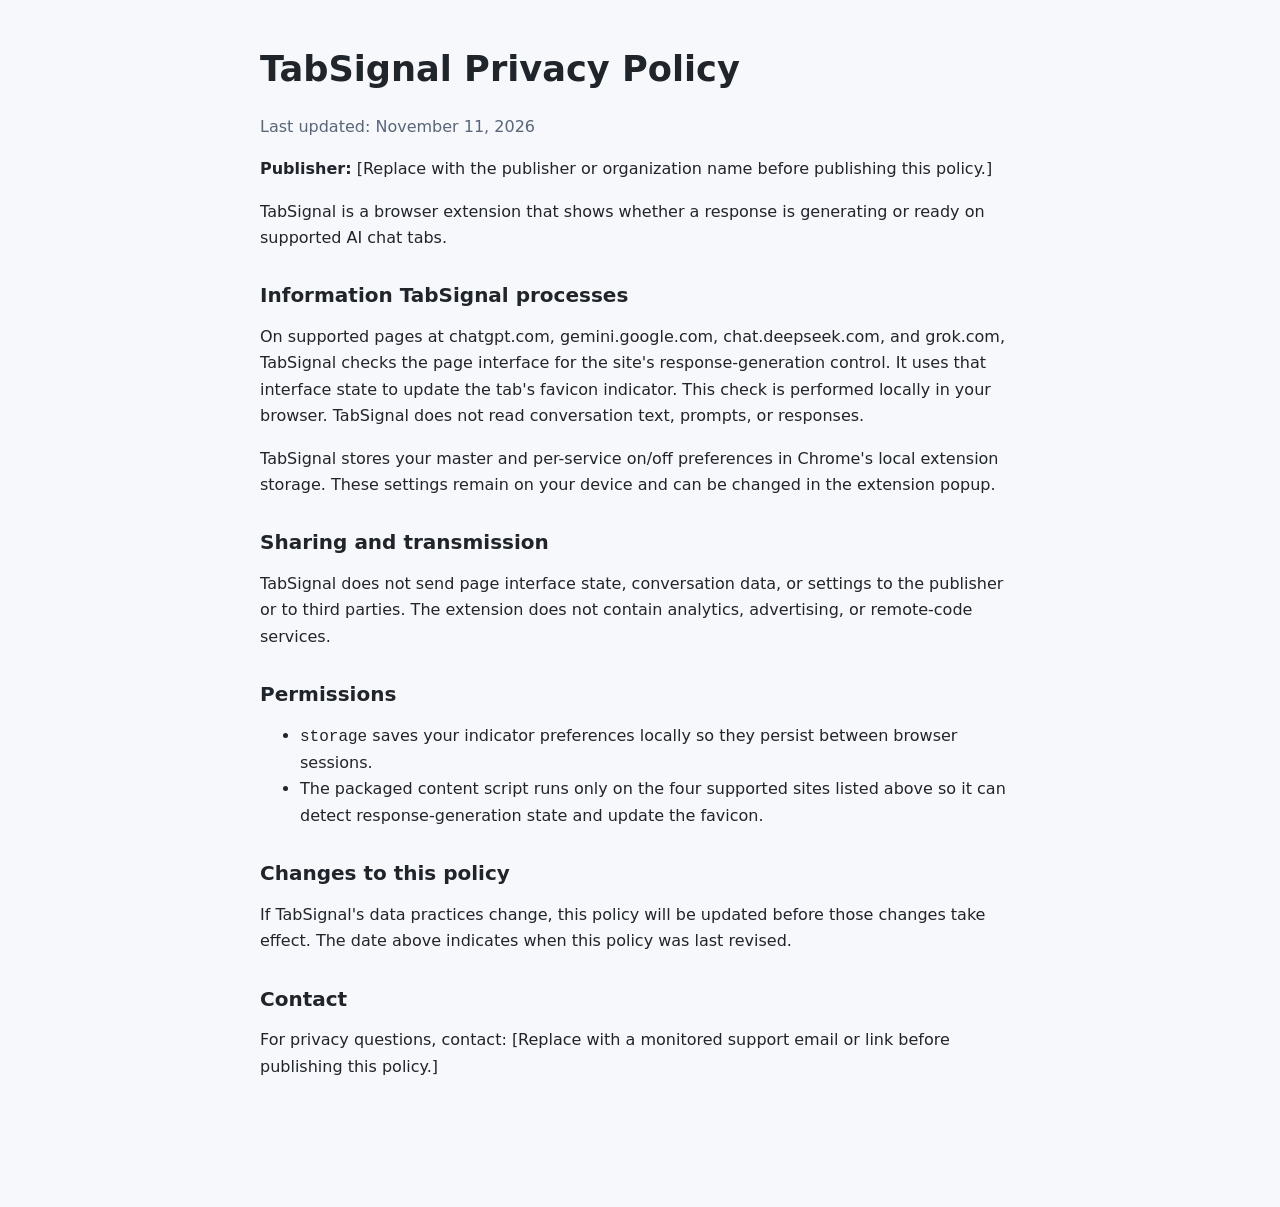
==== website/privacy-policy/index.html @ 0c94c167 "Place privacy policy in a Vercel site folder" ====
<!doctype html>
<html lang="en">
<head>
  <meta charset="utf-8">
  <meta name="viewport" content="width=device-width, initial-scale=1">
  <title>TabSignal Privacy Policy</title>
  <style>
    :root { color-scheme: light; font: 16px/1.65 system-ui, sans-serif; color: #20242b; background: #f6f8fb; }
    body { max-width: 760px; margin: 48px auto; padding: 0 24px 64px; }
    h1, h2 { line-height: 1.2; }
    h1 { font-size: 2.2rem; }
    h2 { margin-top: 2rem; font-size: 1.25rem; }
    a { color: #175bc4; }
    .updated { color: #596579; }
  </style>
</head>
<body>
  <h1>TabSignal Privacy Policy</h1>
  <p class="updated">Last updated: November 11, 2026</p>

  <p><strong>Publisher:</strong> [Replace with the publisher or organization name before publishing this policy.]</p>
  <p>TabSignal is a browser extension that shows whether a response is generating or ready on supported AI chat tabs.</p>

  <h2>Information TabSignal processes</h2>
  <p>On supported pages at chatgpt.com, gemini.google.com, chat.deepseek.com, and grok.com, TabSignal checks the page interface for the site's response-generation control. It uses that interface state to update the tab's favicon indicator. This check is performed locally in your browser. TabSignal does not read conversation text, prompts, or responses.</p>
  <p>TabSignal stores your master and per-service on/off preferences in Chrome's local extension storage. These settings remain on your device and can be changed in the extension popup.</p>

  <h2>Sharing and transmission</h2>
  <p>TabSignal does not send page interface state, conversation data, or settings to the publisher or to third parties. The extension does not contain analytics, advertising, or remote-code services.</p>

  <h2>Permissions</h2>
  <ul>
    <li><code>storage</code> saves your indicator preferences locally so they persist between browser sessions.</li>
    <li>The packaged content script runs only on the four supported sites listed above so it can detect response-generation state and update the favicon.</li>
  </ul>

  <h2>Changes to this policy</h2>
  <p>If TabSignal's data practices change, this policy will be updated before those changes take effect. The date above indicates when this policy was last revised.</p>

  <h2>Contact</h2>
  <p>For privacy questions, contact: [Replace with a monitored support email or link before publishing this policy.]</p>
</body>
</html>
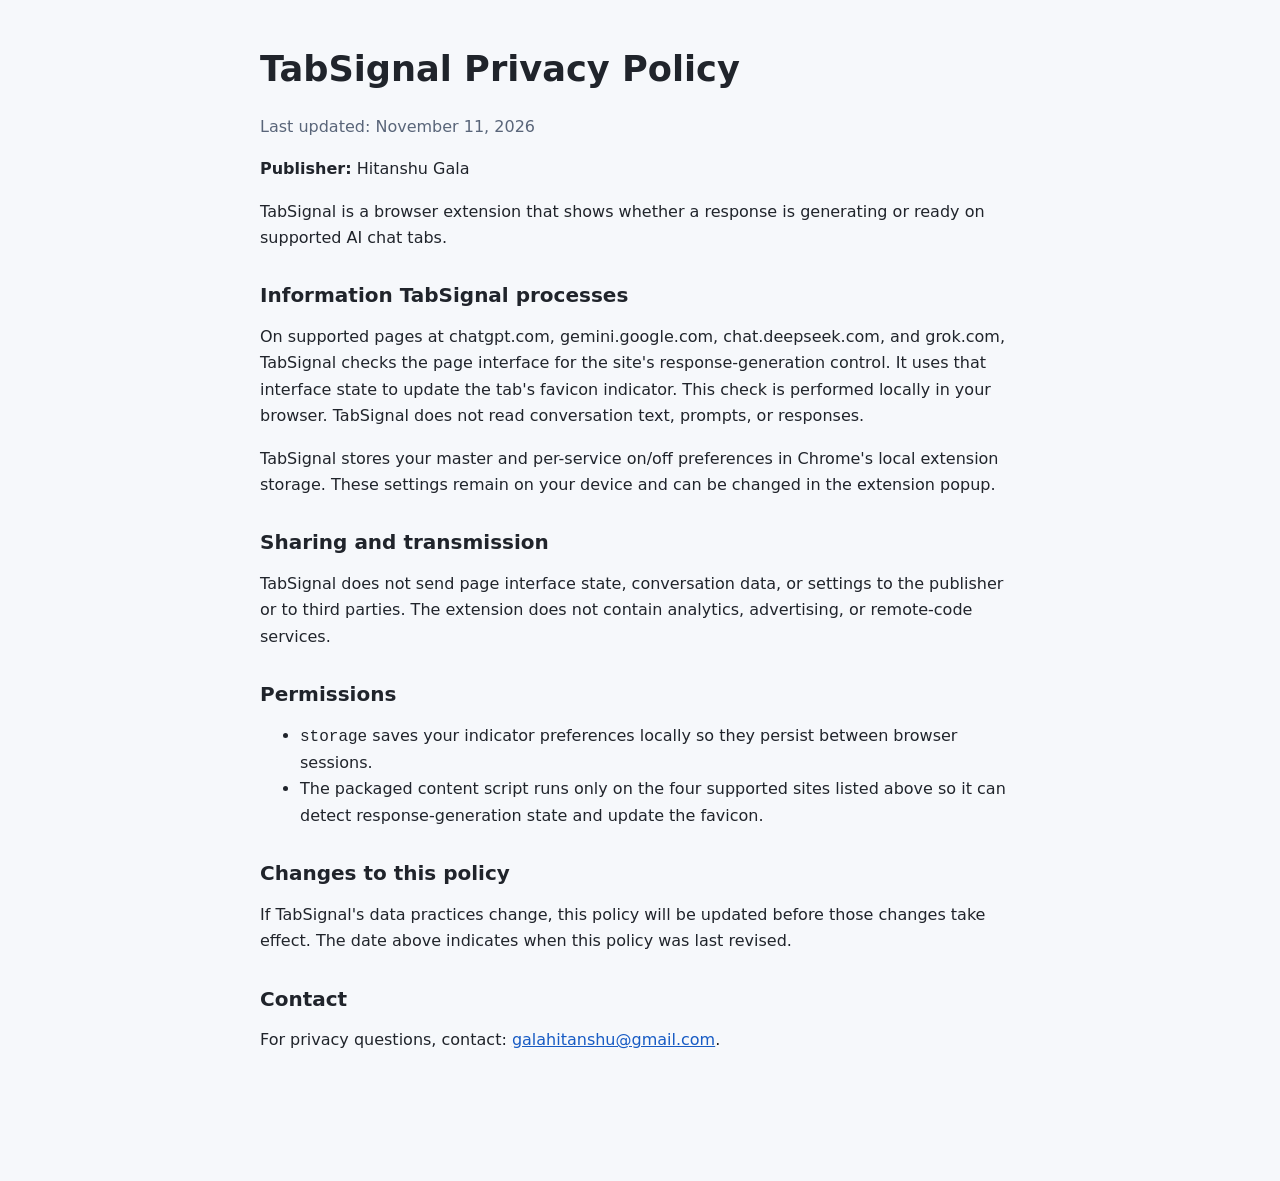
==== commit ba779e91: "Update privacy policy publisher and contact" ====
--- a/website/privacy-policy/index.html
+++ b/website/privacy-policy/index.html
@@ -18,7 +18,7 @@
   <h1>TabSignal Privacy Policy</h1>
   <p class="updated">Last updated: November 11, 2026</p>
 
-  <p><strong>Publisher:</strong> [Replace with the publisher or organization name before publishing this policy.]</p>
+  <p><strong>Publisher:</strong> Hitanshu Gala</p>
   <p>TabSignal is a browser extension that shows whether a response is generating or ready on supported AI chat tabs.</p>
 
   <h2>Information TabSignal processes</h2>
@@ -38,6 +38,6 @@
   <p>If TabSignal's data practices change, this policy will be updated before those changes take effect. The date above indicates when this policy was last revised.</p>
 
   <h2>Contact</h2>
-  <p>For privacy questions, contact: [Replace with a monitored support email or link before publishing this policy.]</p>
+  <p>For privacy questions, contact: <a href="mailto:galahitanshu@gmail.com">galahitanshu@gmail.com</a>.</p>
 </body>
 </html>
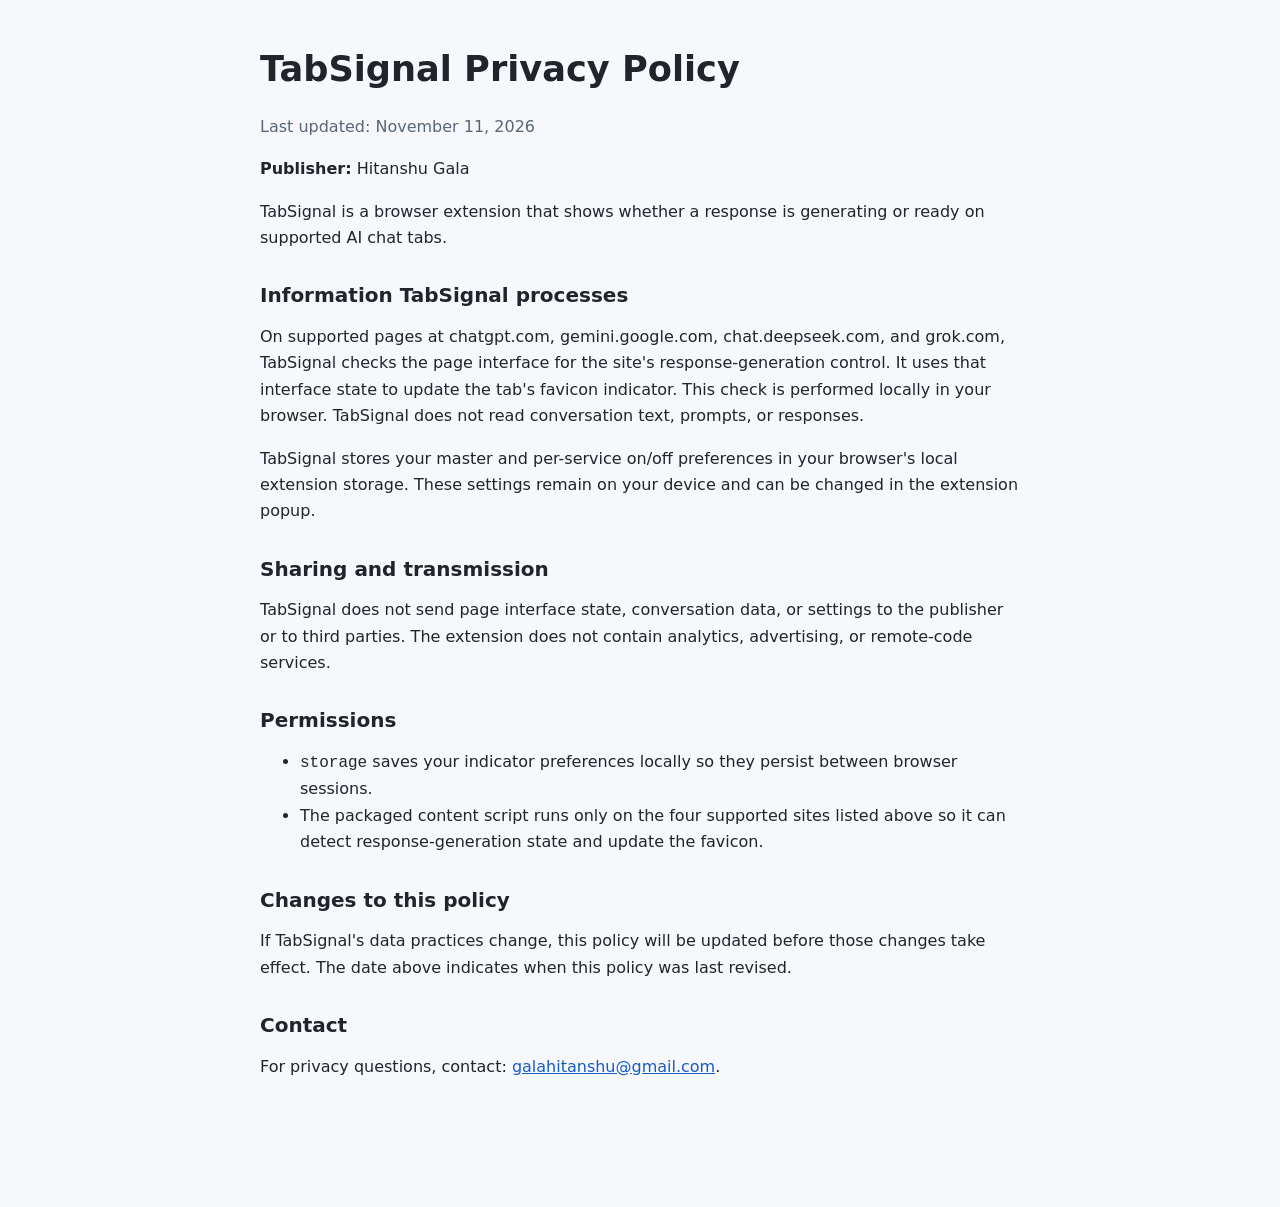
==== commit cd7490ef: "Add Firefox support" ====
--- a/website/privacy-policy/index.html
+++ b/website/privacy-policy/index.html
@@ -23,7 +23,7 @@
 
   <h2>Information TabSignal processes</h2>
   <p>On supported pages at chatgpt.com, gemini.google.com, chat.deepseek.com, and grok.com, TabSignal checks the page interface for the site's response-generation control. It uses that interface state to update the tab's favicon indicator. This check is performed locally in your browser. TabSignal does not read conversation text, prompts, or responses.</p>
-  <p>TabSignal stores your master and per-service on/off preferences in Chrome's local extension storage. These settings remain on your device and can be changed in the extension popup.</p>
+  <p>TabSignal stores your master and per-service on/off preferences in your browser's local extension storage. These settings remain on your device and can be changed in the extension popup.</p>
 
   <h2>Sharing and transmission</h2>
   <p>TabSignal does not send page interface state, conversation data, or settings to the publisher or to third parties. The extension does not contain analytics, advertising, or remote-code services.</p>
